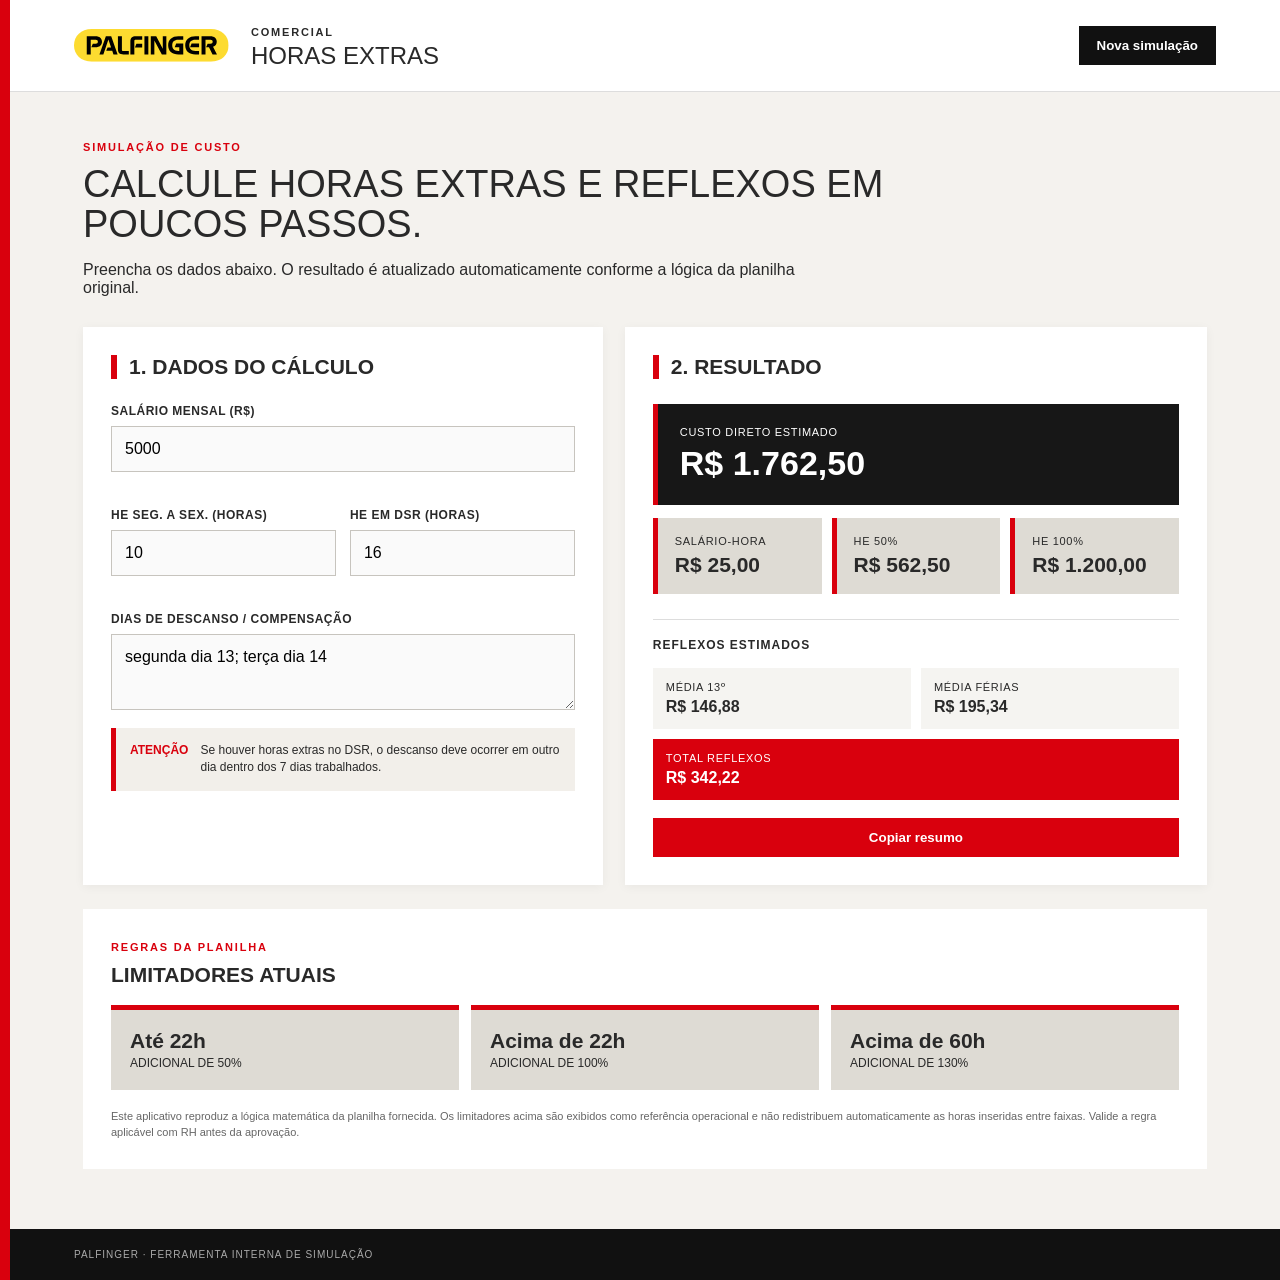
==== App_Horas_Extras_PALFINGER/index.html @ 645d3b7c "Add files via upload" ====
<!doctype html><html lang="pt-BR"><head><meta charset="utf-8"><meta name="viewport" content="width=device-width,initial-scale=1"><title>PALFINGER | Cálculo de Horas Extras</title><link rel="stylesheet" href="styles.css"></head><body>
<header><div class="brand"><img class="logo" src="palfinger_logo.svg" alt="PALFINGER"><div><small>COMERCIAL</small><h1>Horas Extras</h1></div></div><button id="reset">Nova simulação</button></header>
<main><section class="intro"><span class="eyebrow">SIMULAÇÃO DE CUSTO</span><h2>Calcule horas extras e reflexos em poucos passos.</h2><p>Preencha os dados abaixo. O resultado é atualizado automaticamente conforme a lógica da planilha original.</p></section>
<section class="grid">
<div class="panel"><h3>1. Dados do cálculo</h3><label>Salário mensal (R$)<input id="salary" type="number" min="0" step="100" value="5000"></label><div class="two"><label>HE seg. a sex. (horas)<input id="weekday" type="number" min="0" step="0.5" value="10"></label><label>HE em DSR (horas)<input id="dsr" type="number" min="0" step="0.5" value="16"></label></div><label>Dias de descanso / compensação<textarea id="days" placeholder="Ex.: segunda dia 13; terça dia 14">segunda dia 13; terça dia 14</textarea></label><div class="note"><b>Atenção</b><span>Se houver horas extras no DSR, o descanso deve ocorrer em outro dia dentro dos 7 dias trabalhados.</span></div></div>
<div class="panel results"><h3>2. Resultado</h3><div class="kpi feature"><span>Custo direto estimado</span><b id="total">R$ 0,00</b></div><div class="krow"><div class="kpi"><span>Salário-hora</span><b id="hour">R$ 0,00</b></div><div class="kpi"><span>HE 50%</span><b id="v50">R$ 0,00</b></div><div class="kpi"><span>HE 100%</span><b id="v100">R$ 0,00</b></div></div><hr><h4>Reflexos estimados</h4><div class="summary"><div><span>Média 13º</span><strong id="thirteen">R$ 0,00</strong></div><div><span>Média férias</span><strong id="vac">R$ 0,00</strong></div><div class="sum"><span>Total reflexos</span><strong id="reflex">R$ 0,00</strong></div></div><button class="copy" id="copy">Copiar resumo</button></div>
</section>
<section class="rules"><span class="eyebrow">REGRAS DA PLANILHA</span><h3>Limitadores atuais</h3><div class="rulegrid"><article><b>Até 22h</b><span>adicional de 50%</span></article><article><b>Acima de 22h</b><span>adicional de 100%</span></article><article><b>Acima de 60h</b><span>adicional de 130%</span></article></div><p class="disclaimer">Este aplicativo reproduz a lógica matemática da planilha fornecida. Os limitadores acima são exibidos como referência operacional e não redistribuem automaticamente as horas inseridas entre faixas. Valide a regra aplicável com RH antes da aprovação.</p></section>
</main><footer>PALFINGER · Ferramenta interna de simulação</footer><script src="app.js"></script></body></html>
---- App_Horas_Extras_PALFINGER/styles.css ----
:root{--red:#d9000d;--black:#0b0b0b;--stone:#dedbd4;--paper:#f4f2ee;--white:#fff;--text:#292929}*{box-sizing:border-box}body{margin:0;font-family:Arial,Helvetica,sans-serif;background:var(--paper);color:var(--text);border-left:10px solid var(--red)}header{height:92px;background:#fff;display:flex;align-items:center;justify-content:space-between;padding:0 5vw;border-bottom:1px solid #ddd}.brand{display:flex;align-items:center;gap:22px}.logo{width:155px;height:auto;display:block}.brand small,.eyebrow{font-size:11px;letter-spacing:1.8px;font-weight:700}.brand h1{font-size:24px;margin:2px 0 0;text-transform:uppercase;font-weight:500}button{border:0;background:#111;color:#fff;padding:12px 18px;font-weight:700;cursor:pointer}main{max-width:1180px;margin:auto;padding:45px 28px 60px}.intro{max-width:820px;margin-bottom:30px}.eyebrow{color:var(--red)}h2{font-size:38px;line-height:1.05;margin:10px 0 10px;font-weight:500;text-transform:uppercase}.intro p{font-size:16px;max-width:720px}.grid{display:grid;grid-template-columns:1fr 1.12fr;gap:22px}.panel{background:#fff;padding:28px;box-shadow:0 2px 10px #0000000c}.panel h3,.rules h3{font-size:21px;text-transform:uppercase;margin:0 0 25px}.panel h3:before{content:"";display:inline-block;background:var(--red);width:6px;height:24px;margin-right:12px;vertical-align:-5px}label{display:block;font-size:12px;font-weight:700;text-transform:uppercase;letter-spacing:.5px;margin:18px 0}input,textarea{display:block;margin-top:8px;width:100%;border:1px solid #c7c4be;background:#fafafa;padding:13px;font-size:16px;font-family:inherit;outline:none}input:focus,textarea:focus{border-color:var(--red)}textarea{min-height:76px;resize:vertical}.two{display:grid;grid-template-columns:1fr 1fr;gap:14px}.note{display:flex;gap:12px;background:#f2efea;border-left:5px solid var(--red);padding:14px;font-size:12px;line-height:1.45}.note b{color:var(--red);text-transform:uppercase}.kpi{background:var(--stone);padding:17px;border-left:5px solid var(--red)}.kpi span,.summary span{display:block;font-size:11px;text-transform:uppercase;letter-spacing:.7px}.kpi b{display:block;font-size:21px;margin-top:6px}.kpi.feature{background:#171717;color:#fff;padding:22px;margin-bottom:13px}.kpi.feature b{font-size:34px}.krow{display:grid;grid-template-columns:repeat(3,1fr);gap:10px}.results hr{border:0;border-top:1px solid #ddd;margin:25px 0 18px}.results h4{font-size:12px;text-transform:uppercase;letter-spacing:1px}.summary{display:grid;grid-template-columns:1fr 1fr;gap:10px}.summary div{padding:13px;background:#f5f4f1}.summary strong{display:block;margin-top:5px}.summary .sum{grid-column:1/-1;background:var(--red);color:#fff}.copy{margin-top:18px;width:100%;background:var(--red)}.rules{margin-top:24px;background:#fff;padding:28px}.rules h3{margin:8px 0 18px}.rulegrid{display:grid;grid-template-columns:repeat(3,1fr);gap:12px}.rulegrid article{background:var(--stone);padding:19px;border-top:5px solid var(--red)}.rulegrid b{font-size:21px;display:block}.rulegrid span{font-size:12px;text-transform:uppercase}.disclaimer{font-size:11px;color:#666;margin:18px 0 0;line-height:1.5}footer{background:#111;color:#aaa;padding:20px 5vw;font-size:10px;letter-spacing:1px;text-transform:uppercase}@media(max-width:800px){body{border-left-width:6px}header{padding:0 18px}.brand{gap:10px}.brand h1{font-size:17px}.logo{font-size:12px}header button{font-size:10px;padding:9px}main{padding:30px 16px}h2{font-size:28px}.grid{grid-template-columns:1fr}.two,.krow,.rulegrid{grid-template-columns:1fr}.summary{grid-template-columns:1fr}.summary .sum{grid-column:auto}}
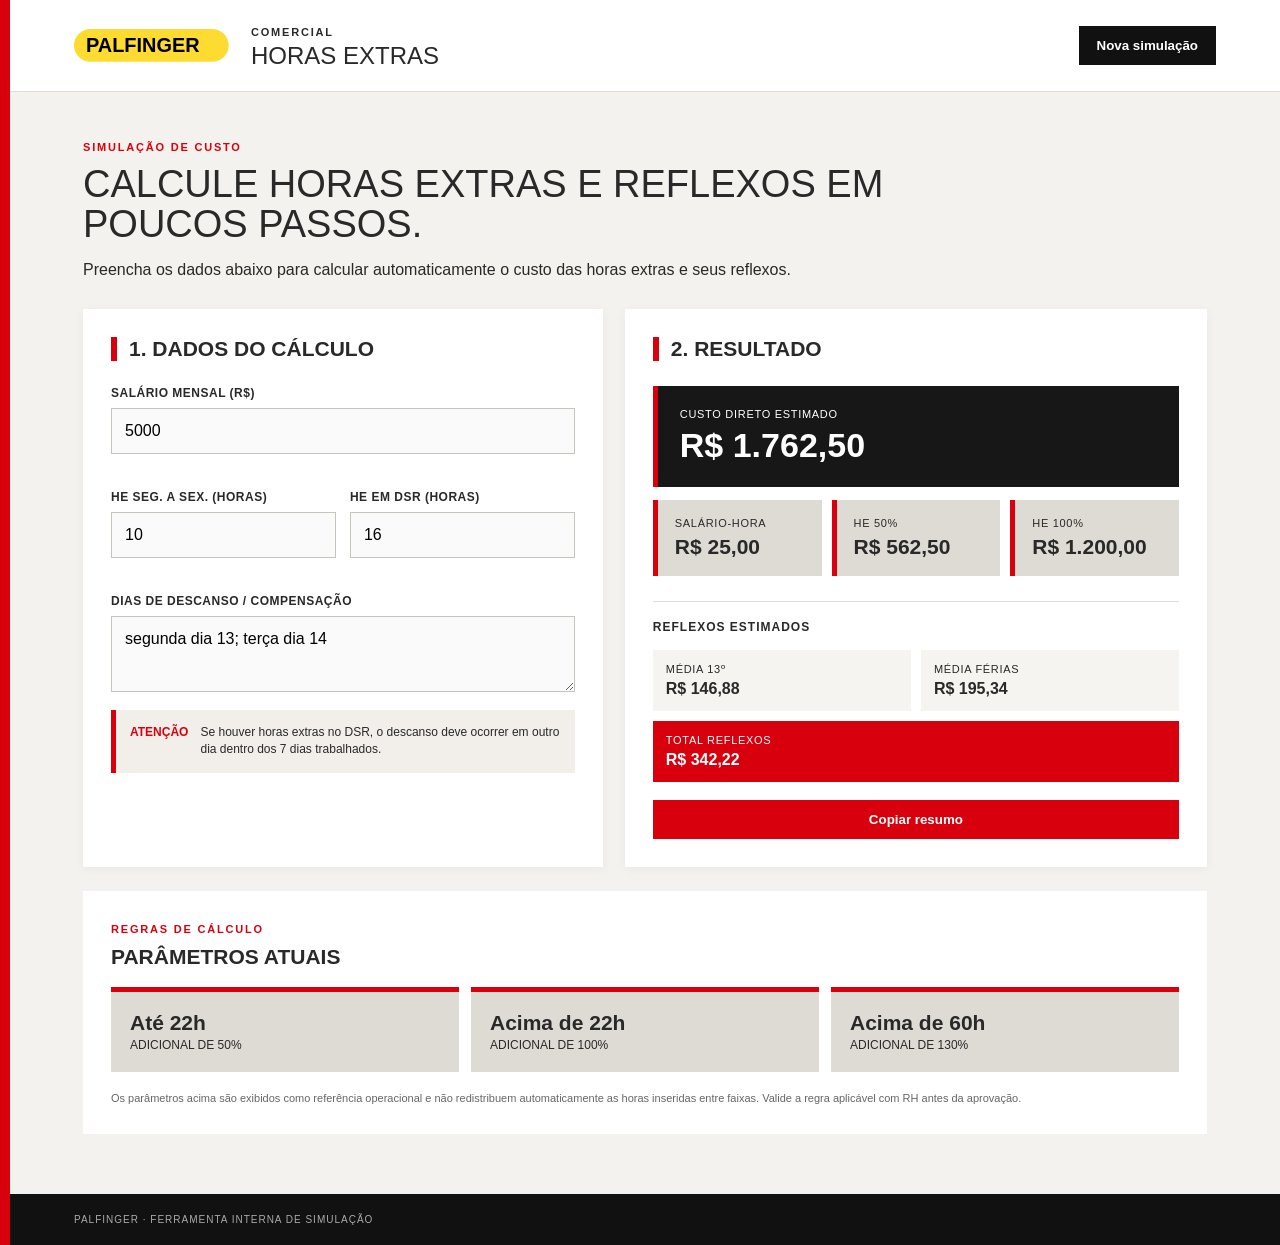
==== commit d79c9947: "Add files via upload" ====
--- a/App_Horas_Extras_PALFINGER/index.html
+++ b/App_Horas_Extras_PALFINGER/index.html
@@ -1,9 +1,9 @@
 <!doctype html><html lang="pt-BR"><head><meta charset="utf-8"><meta name="viewport" content="width=device-width,initial-scale=1"><title>PALFINGER | Cálculo de Horas Extras</title><link rel="stylesheet" href="styles.css"></head><body>
 <header><div class="brand"><img class="logo" src="palfinger_logo.svg" alt="PALFINGER"><div><small>COMERCIAL</small><h1>Horas Extras</h1></div></div><button id="reset">Nova simulação</button></header>
-<main><section class="intro"><span class="eyebrow">SIMULAÇÃO DE CUSTO</span><h2>Calcule horas extras e reflexos em poucos passos.</h2><p>Preencha os dados abaixo. O resultado é atualizado automaticamente conforme a lógica da planilha original.</p></section>
+<main><section class="intro"><span class="eyebrow">SIMULAÇÃO DE CUSTO</span><h2>Calcule horas extras e reflexos em poucos passos.</h2><p>Preencha os dados abaixo para calcular automaticamente o custo das horas extras e seus reflexos.</p></section>
 <section class="grid">
 <div class="panel"><h3>1. Dados do cálculo</h3><label>Salário mensal (R$)<input id="salary" type="number" min="0" step="100" value="5000"></label><div class="two"><label>HE seg. a sex. (horas)<input id="weekday" type="number" min="0" step="0.5" value="10"></label><label>HE em DSR (horas)<input id="dsr" type="number" min="0" step="0.5" value="16"></label></div><label>Dias de descanso / compensação<textarea id="days" placeholder="Ex.: segunda dia 13; terça dia 14">segunda dia 13; terça dia 14</textarea></label><div class="note"><b>Atenção</b><span>Se houver horas extras no DSR, o descanso deve ocorrer em outro dia dentro dos 7 dias trabalhados.</span></div></div>
 <div class="panel results"><h3>2. Resultado</h3><div class="kpi feature"><span>Custo direto estimado</span><b id="total">R$ 0,00</b></div><div class="krow"><div class="kpi"><span>Salário-hora</span><b id="hour">R$ 0,00</b></div><div class="kpi"><span>HE 50%</span><b id="v50">R$ 0,00</b></div><div class="kpi"><span>HE 100%</span><b id="v100">R$ 0,00</b></div></div><hr><h4>Reflexos estimados</h4><div class="summary"><div><span>Média 13º</span><strong id="thirteen">R$ 0,00</strong></div><div><span>Média férias</span><strong id="vac">R$ 0,00</strong></div><div class="sum"><span>Total reflexos</span><strong id="reflex">R$ 0,00</strong></div></div><button class="copy" id="copy">Copiar resumo</button></div>
 </section>
-<section class="rules"><span class="eyebrow">REGRAS DA PLANILHA</span><h3>Limitadores atuais</h3><div class="rulegrid"><article><b>Até 22h</b><span>adicional de 50%</span></article><article><b>Acima de 22h</b><span>adicional de 100%</span></article><article><b>Acima de 60h</b><span>adicional de 130%</span></article></div><p class="disclaimer">Este aplicativo reproduz a lógica matemática da planilha fornecida. Os limitadores acima são exibidos como referência operacional e não redistribuem automaticamente as horas inseridas entre faixas. Valide a regra aplicável com RH antes da aprovação.</p></section>
+<section class="rules"><span class="eyebrow">REGRAS DE CÁLCULO</span><h3>Parâmetros atuais</h3><div class="rulegrid"><article><b>Até 22h</b><span>adicional de 50%</span></article><article><b>Acima de 22h</b><span>adicional de 100%</span></article><article><b>Acima de 60h</b><span>adicional de 130%</span></article></div><p class="disclaimer">Os parâmetros acima são exibidos como referência operacional e não redistribuem automaticamente as horas inseridas entre faixas. Valide a regra aplicável com RH antes da aprovação.</p></section>
 </main><footer>PALFINGER · Ferramenta interna de simulação</footer><script src="app.js"></script></body></html>
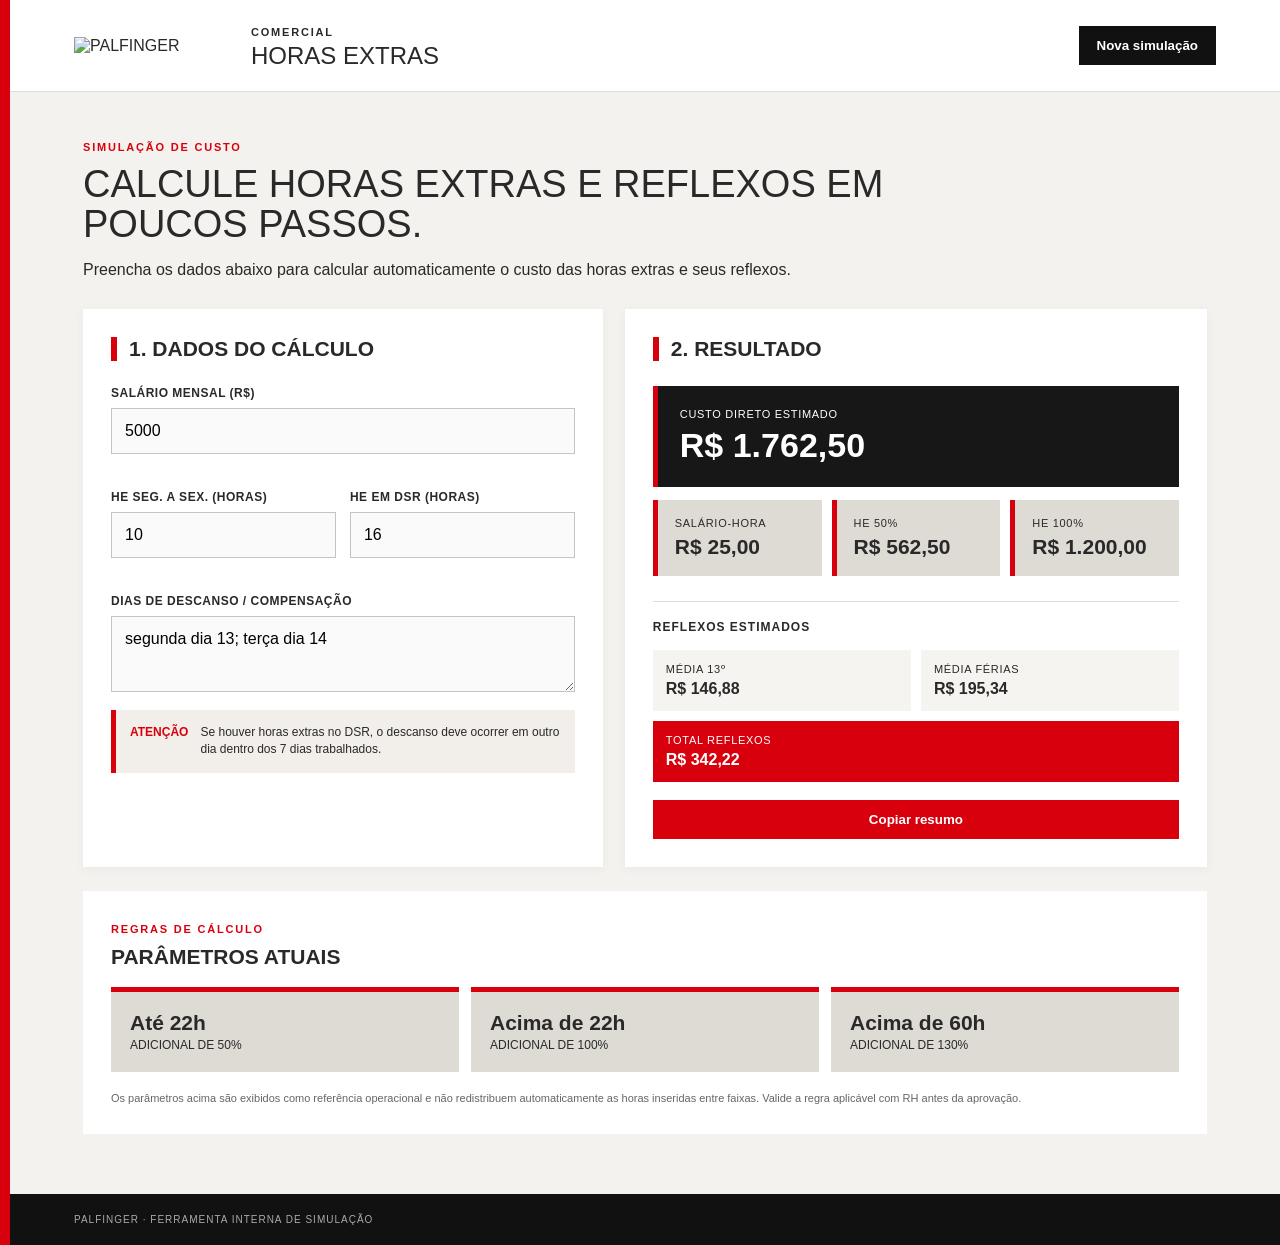
==== commit 548b8296: "Update index.html" ====
--- a/App_Horas_Extras_PALFINGER/index.html
+++ b/App_Horas_Extras_PALFINGER/index.html
@@ -1,5 +1,5 @@
 <!doctype html><html lang="pt-BR"><head><meta charset="utf-8"><meta name="viewport" content="width=device-width,initial-scale=1"><title>PALFINGER | Cálculo de Horas Extras</title><link rel="stylesheet" href="styles.css"></head><body>
-<header><div class="brand"><img class="logo" src="palfinger_logo.svg" alt="PALFINGER"><div><small>COMERCIAL</small><h1>Horas Extras</h1></div></div><button id="reset">Nova simulação</button></header>
+<header><div class="brand"><img class="logo" src="palfinger_logo.jpg" alt="PALFINGER"><div><small>COMERCIAL</small><h1>Horas Extras</h1></div></div><button id="reset">Nova simulação</button></header>
 <main><section class="intro"><span class="eyebrow">SIMULAÇÃO DE CUSTO</span><h2>Calcule horas extras e reflexos em poucos passos.</h2><p>Preencha os dados abaixo para calcular automaticamente o custo das horas extras e seus reflexos.</p></section>
 <section class="grid">
 <div class="panel"><h3>1. Dados do cálculo</h3><label>Salário mensal (R$)<input id="salary" type="number" min="0" step="100" value="5000"></label><div class="two"><label>HE seg. a sex. (horas)<input id="weekday" type="number" min="0" step="0.5" value="10"></label><label>HE em DSR (horas)<input id="dsr" type="number" min="0" step="0.5" value="16"></label></div><label>Dias de descanso / compensação<textarea id="days" placeholder="Ex.: segunda dia 13; terça dia 14">segunda dia 13; terça dia 14</textarea></label><div class="note"><b>Atenção</b><span>Se houver horas extras no DSR, o descanso deve ocorrer em outro dia dentro dos 7 dias trabalhados.</span></div></div>
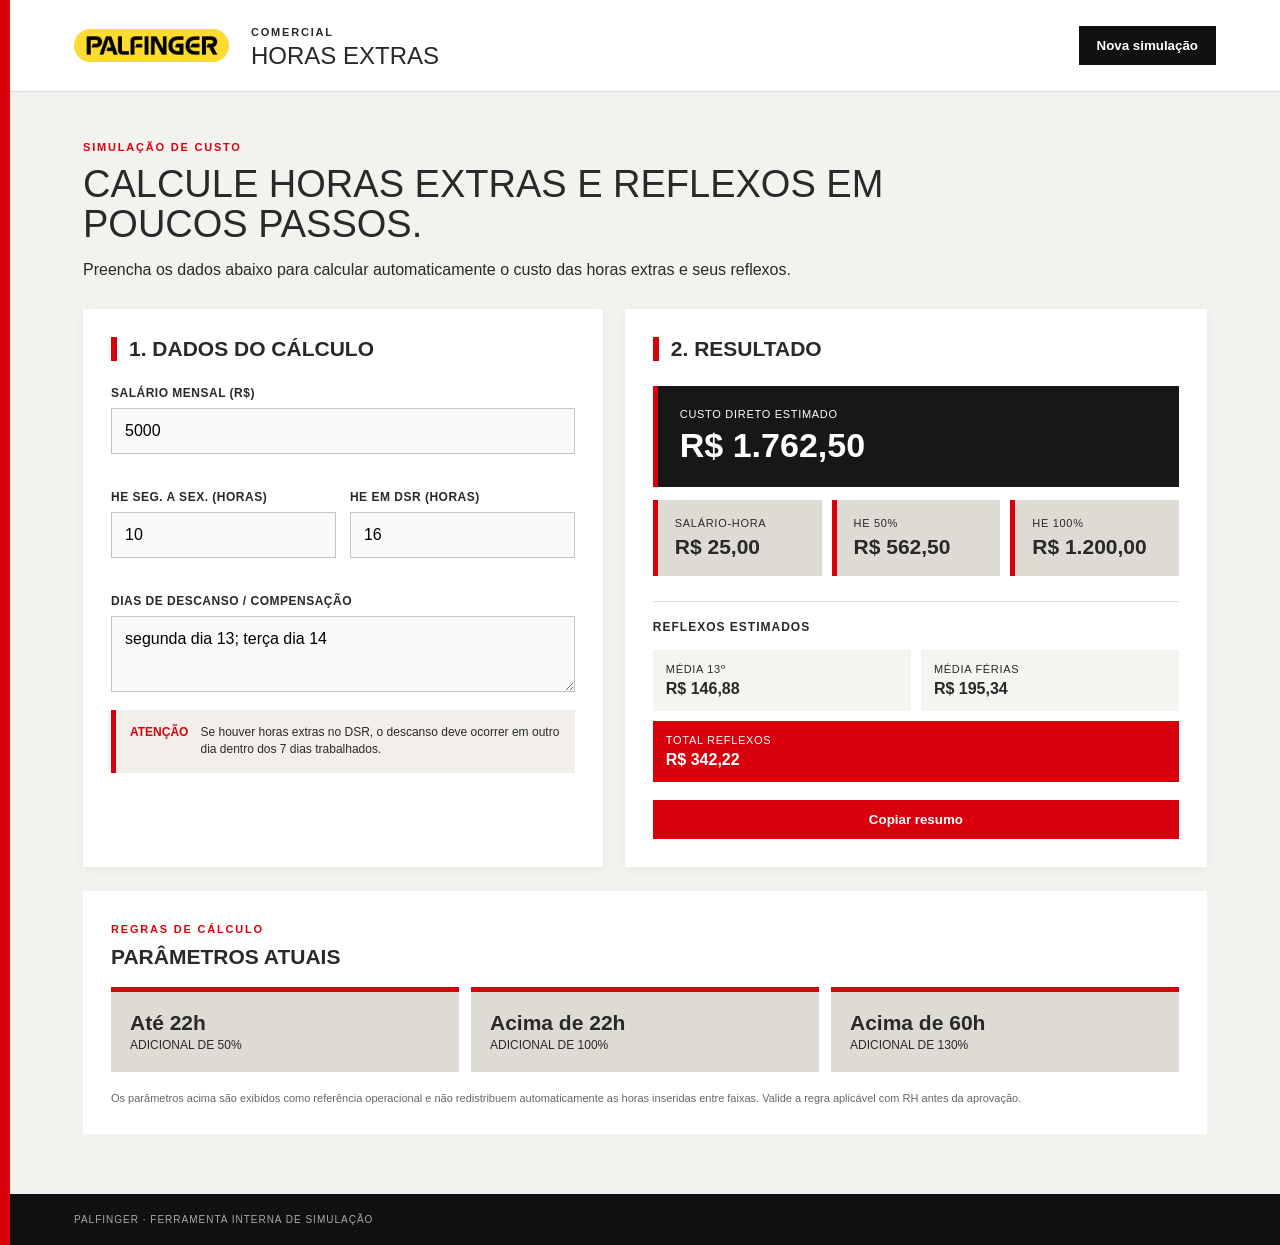
==== commit 18c4d38e: "Add files via upload" ====
--- a/App_Horas_Extras_PALFINGER/index.html
+++ b/App_Horas_Extras_PALFINGER/index.html
@@ -1,9 +1,6 @@
 <!doctype html><html lang="pt-BR"><head><meta charset="utf-8"><meta name="viewport" content="width=device-width,initial-scale=1"><title>PALFINGER | Cálculo de Horas Extras</title><link rel="stylesheet" href="styles.css"></head><body>
 <header><div class="brand"><img class="logo" src="palfinger_logo.jpg" alt="PALFINGER"><div><small>COMERCIAL</small><h1>Horas Extras</h1></div></div><button id="reset">Nova simulação</button></header>
 <main><section class="intro"><span class="eyebrow">SIMULAÇÃO DE CUSTO</span><h2>Calcule horas extras e reflexos em poucos passos.</h2><p>Preencha os dados abaixo para calcular automaticamente o custo das horas extras e seus reflexos.</p></section>
-<section class="grid">
-<div class="panel"><h3>1. Dados do cálculo</h3><label>Salário mensal (R$)<input id="salary" type="number" min="0" step="100" value="5000"></label><div class="two"><label>HE seg. a sex. (horas)<input id="weekday" type="number" min="0" step="0.5" value="10"></label><label>HE em DSR (horas)<input id="dsr" type="number" min="0" step="0.5" value="16"></label></div><label>Dias de descanso / compensação<textarea id="days" placeholder="Ex.: segunda dia 13; terça dia 14">segunda dia 13; terça dia 14</textarea></label><div class="note"><b>Atenção</b><span>Se houver horas extras no DSR, o descanso deve ocorrer em outro dia dentro dos 7 dias trabalhados.</span></div></div>
-<div class="panel results"><h3>2. Resultado</h3><div class="kpi feature"><span>Custo direto estimado</span><b id="total">R$ 0,00</b></div><div class="krow"><div class="kpi"><span>Salário-hora</span><b id="hour">R$ 0,00</b></div><div class="kpi"><span>HE 50%</span><b id="v50">R$ 0,00</b></div><div class="kpi"><span>HE 100%</span><b id="v100">R$ 0,00</b></div></div><hr><h4>Reflexos estimados</h4><div class="summary"><div><span>Média 13º</span><strong id="thirteen">R$ 0,00</strong></div><div><span>Média férias</span><strong id="vac">R$ 0,00</strong></div><div class="sum"><span>Total reflexos</span><strong id="reflex">R$ 0,00</strong></div></div><button class="copy" id="copy">Copiar resumo</button></div>
-</section>
-<section class="rules"><span class="eyebrow">REGRAS DE CÁLCULO</span><h3>Parâmetros atuais</h3><div class="rulegrid"><article><b>Até 22h</b><span>adicional de 50%</span></article><article><b>Acima de 22h</b><span>adicional de 100%</span></article><article><b>Acima de 60h</b><span>adicional de 130%</span></article></div><p class="disclaimer">Os parâmetros acima são exibidos como referência operacional e não redistribuem automaticamente as horas inseridas entre faixas. Valide a regra aplicável com RH antes da aprovação.</p></section>
-</main><footer>PALFINGER · Ferramenta interna de simulação</footer><script src="app.js"></script></body></html>
+<section class="grid"><div class="panel"><h3>1. Dados do cálculo</h3><label>Salário mensal (R$)<input id="salary" type="number" min="0" step="100" value="5000"></label><div class="two"><label>HE seg. a sex. (horas)<input id="weekday" type="number" min="0" step="0.5" value="10"></label><label>HE em DSR (horas)<input id="dsr" type="number" min="0" step="0.5" value="16"></label></div><label>Dias de descanso / compensação<textarea id="days" placeholder="Ex.: segunda dia 13; terça dia 14">segunda dia 13; terça dia 14</textarea></label><div class="note"><b>Atenção</b><span>Se houver horas extras no DSR, o descanso deve ocorrer em outro dia dentro dos 7 dias trabalhados.</span></div></div>
+<div class="panel results"><h3>2. Resultado</h3><div class="kpi feature"><span>Custo direto estimado</span><b id="total">R$ 0,00</b></div><div class="krow"><div class="kpi"><span>Salário-hora</span><b id="hour">R$ 0,00</b></div><div class="kpi"><span>HE 50%</span><b id="v50">R$ 0,00</b></div><div class="kpi"><span>HE 100%</span><b id="v100">R$ 0,00</b></div></div><hr><h4>Reflexos estimados</h4><div class="summary"><div><span>Média 13º</span><strong id="thirteen">R$ 0,00</strong></div><div><span>Média férias</span><strong id="vac">R$ 0,00</strong></div><div class="sum"><span>Total reflexos</span><strong id="reflex">R$ 0,00</strong></div></div><button class="copy" id="copy">Copiar resumo</button></div></section>
+<section class="rules"><span class="eyebrow">REGRAS DE CÁLCULO</span><h3>Parâmetros atuais</h3><div class="rulegrid"><article><b>Até 22h</b><span>adicional de 50%</span></article><article><b>Acima de 22h</b><span>adicional de 100%</span></article><article><b>Acima de 60h</b><span>adicional de 130%</span></article></div><p class="disclaimer">Os parâmetros acima são exibidos como referência operacional e não redistribuem automaticamente as horas inseridas entre faixas. Valide a regra aplicável com RH antes da aprovação.</p></section></main><footer>PALFINGER · Ferramenta interna de simulação</footer><script src="app.js"></script></body></html>
--- a/App_Horas_Extras_PALFINGER/styles.css
+++ b/App_Horas_Extras_PALFINGER/styles.css
@@ -1 +1 @@
-:root{--red:#d9000d;--black:#0b0b0b;--stone:#dedbd4;--paper:#f4f2ee;--white:#fff;--text:#292929}*{box-sizing:border-box}body{margin:0;font-family:Arial,Helvetica,sans-serif;background:var(--paper);color:var(--text);border-left:10px solid var(--red)}header{height:92px;background:#fff;display:flex;align-items:center;justify-content:space-between;padding:0 5vw;border-bottom:1px solid #ddd}.brand{display:flex;align-items:center;gap:22px}.logo{width:155px;height:auto;display:block}.brand small,.eyebrow{font-size:11px;letter-spacing:1.8px;font-weight:700}.brand h1{font-size:24px;margin:2px 0 0;text-transform:uppercase;font-weight:500}button{border:0;background:#111;color:#fff;padding:12px 18px;font-weight:700;cursor:pointer}main{max-width:1180px;margin:auto;padding:45px 28px 60px}.intro{max-width:820px;margin-bottom:30px}.eyebrow{color:var(--red)}h2{font-size:38px;line-height:1.05;margin:10px 0 10px;font-weight:500;text-transform:uppercase}.intro p{font-size:16px;max-width:720px}.grid{display:grid;grid-template-columns:1fr 1.12fr;gap:22px}.panel{background:#fff;padding:28px;box-shadow:0 2px 10px #0000000c}.panel h3,.rules h3{font-size:21px;text-transform:uppercase;margin:0 0 25px}.panel h3:before{content:"";display:inline-block;background:var(--red);width:6px;height:24px;margin-right:12px;vertical-align:-5px}label{display:block;font-size:12px;font-weight:700;text-transform:uppercase;letter-spacing:.5px;margin:18px 0}input,textarea{display:block;margin-top:8px;width:100%;border:1px solid #c7c4be;background:#fafafa;padding:13px;font-size:16px;font-family:inherit;outline:none}input:focus,textarea:focus{border-color:var(--red)}textarea{min-height:76px;resize:vertical}.two{display:grid;grid-template-columns:1fr 1fr;gap:14px}.note{display:flex;gap:12px;background:#f2efea;border-left:5px solid var(--red);padding:14px;font-size:12px;line-height:1.45}.note b{color:var(--red);text-transform:uppercase}.kpi{background:var(--stone);padding:17px;border-left:5px solid var(--red)}.kpi span,.summary span{display:block;font-size:11px;text-transform:uppercase;letter-spacing:.7px}.kpi b{display:block;font-size:21px;margin-top:6px}.kpi.feature{background:#171717;color:#fff;padding:22px;margin-bottom:13px}.kpi.feature b{font-size:34px}.krow{display:grid;grid-template-columns:repeat(3,1fr);gap:10px}.results hr{border:0;border-top:1px solid #ddd;margin:25px 0 18px}.results h4{font-size:12px;text-transform:uppercase;letter-spacing:1px}.summary{display:grid;grid-template-columns:1fr 1fr;gap:10px}.summary div{padding:13px;background:#f5f4f1}.summary strong{display:block;margin-top:5px}.summary .sum{grid-column:1/-1;background:var(--red);color:#fff}.copy{margin-top:18px;width:100%;background:var(--red)}.rules{margin-top:24px;background:#fff;padding:28px}.rules h3{margin:8px 0 18px}.rulegrid{display:grid;grid-template-columns:repeat(3,1fr);gap:12px}.rulegrid article{background:var(--stone);padding:19px;border-top:5px solid var(--red)}.rulegrid b{font-size:21px;display:block}.rulegrid span{font-size:12px;text-transform:uppercase}.disclaimer{font-size:11px;color:#666;margin:18px 0 0;line-height:1.5}footer{background:#111;color:#aaa;padding:20px 5vw;font-size:10px;letter-spacing:1px;text-transform:uppercase}@media(max-width:800px){body{border-left-width:6px}header{padding:0 18px}.brand{gap:10px}.brand h1{font-size:17px}.logo{font-size:12px}header button{font-size:10px;padding:9px}main{padding:30px 16px}h2{font-size:28px}.grid{grid-template-columns:1fr}.two,.krow,.rulegrid{grid-template-columns:1fr}.summary{grid-template-columns:1fr}.summary .sum{grid-column:auto}}
+:root{--red:#d9000d;--black:#0b0b0b;--stone:#dedbd4;--paper:#f4f2ee;--white:#fff;--text:#292929}*{box-sizing:border-box}body{margin:0;font-family:Arial,Helvetica,sans-serif;background:var(--paper);color:var(--text);border-left:10px solid var(--red)}header{height:92px;background:#fff;display:flex;align-items:center;justify-content:space-between;padding:0 5vw;border-bottom:1px solid #ddd}.brand{display:flex;align-items:center;gap:22px}.logo{width:155px;height:auto;display:block}.brand small,.eyebrow{font-size:11px;letter-spacing:1.8px;font-weight:700}.brand h1{font-size:24px;margin:2px 0 0;text-transform:uppercase;font-weight:500}button{border:0;background:#111;color:#fff;padding:12px 18px;font-weight:700;cursor:pointer}main{max-width:1180px;margin:auto;padding:45px 28px 60px}.intro{max-width:820px;margin-bottom:30px}.eyebrow{color:var(--red)}h2{font-size:38px;line-height:1.05;margin:10px 0 10px;font-weight:500;text-transform:uppercase}.intro p{font-size:16px;max-width:720px}.grid{display:grid;grid-template-columns:1fr 1.12fr;gap:22px}.panel{background:#fff;padding:28px;box-shadow:0 2px 10px #0000000c}.panel h3,.rules h3{font-size:21px;text-transform:uppercase;margin:0 0 25px}.panel h3:before{content:"";display:inline-block;background:var(--red);width:6px;height:24px;margin-right:12px;vertical-align:-5px}label{display:block;font-size:12px;font-weight:700;text-transform:uppercase;letter-spacing:.5px;margin:18px 0}input,textarea{display:block;margin-top:8px;width:100%;border:1px solid #c7c4be;background:#fafafa;padding:13px;font-size:16px;font-family:inherit;outline:none}input:focus,textarea:focus{border-color:var(--red)}textarea{min-height:76px;resize:vertical}.two{display:grid;grid-template-columns:1fr 1fr;gap:14px}.note{display:flex;gap:12px;background:#f2efea;border-left:5px solid var(--red);padding:14px;font-size:12px;line-height:1.45}.note b{color:var(--red);text-transform:uppercase}.kpi{background:var(--stone);padding:17px;border-left:5px solid var(--red)}.kpi span,.summary span{display:block;font-size:11px;text-transform:uppercase;letter-spacing:.7px}.kpi b{display:block;font-size:21px;margin-top:6px}.kpi.feature{background:#171717;color:#fff;padding:22px;margin-bottom:13px}.kpi.feature b{font-size:34px}.krow{display:grid;grid-template-columns:repeat(3,1fr);gap:10px}.results hr{border:0;border-top:1px solid #ddd;margin:25px 0 18px}.results h4{font-size:12px;text-transform:uppercase;letter-spacing:1px}.summary{display:grid;grid-template-columns:1fr 1fr;gap:10px}.summary div{padding:13px;background:#f5f4f1}.summary strong{display:block;margin-top:5px}.summary .sum{grid-column:1/-1;background:var(--red);color:#fff}.copy{margin-top:18px;width:100%;background:var(--red)}.rules{margin-top:24px;background:#fff;padding:28px}.rules h3{margin:8px 0 18px}.rulegrid{display:grid;grid-template-columns:repeat(3,1fr);gap:12px}.rulegrid article{background:var(--stone);padding:19px;border-top:5px solid var(--red)}.rulegrid b{font-size:21px;display:block}.rulegrid span{font-size:12px;text-transform:uppercase}.disclaimer{font-size:11px;color:#666;margin:18px 0 0;line-height:1.5}footer{background:#111;color:#aaa;padding:20px 5vw;font-size:10px;letter-spacing:1px;text-transform:uppercase}@media(max-width:800px){body{border-left-width:6px}header{padding:0 18px}.brand{gap:10px}.brand h1{font-size:17px}.logo{width:120px}header button{font-size:10px;padding:9px}main{padding:30px 16px}h2{font-size:28px}.grid{grid-template-columns:1fr}.two,.krow,.rulegrid{grid-template-columns:1fr}.summary{grid-template-columns:1fr}.summary .sum{grid-column:auto}}
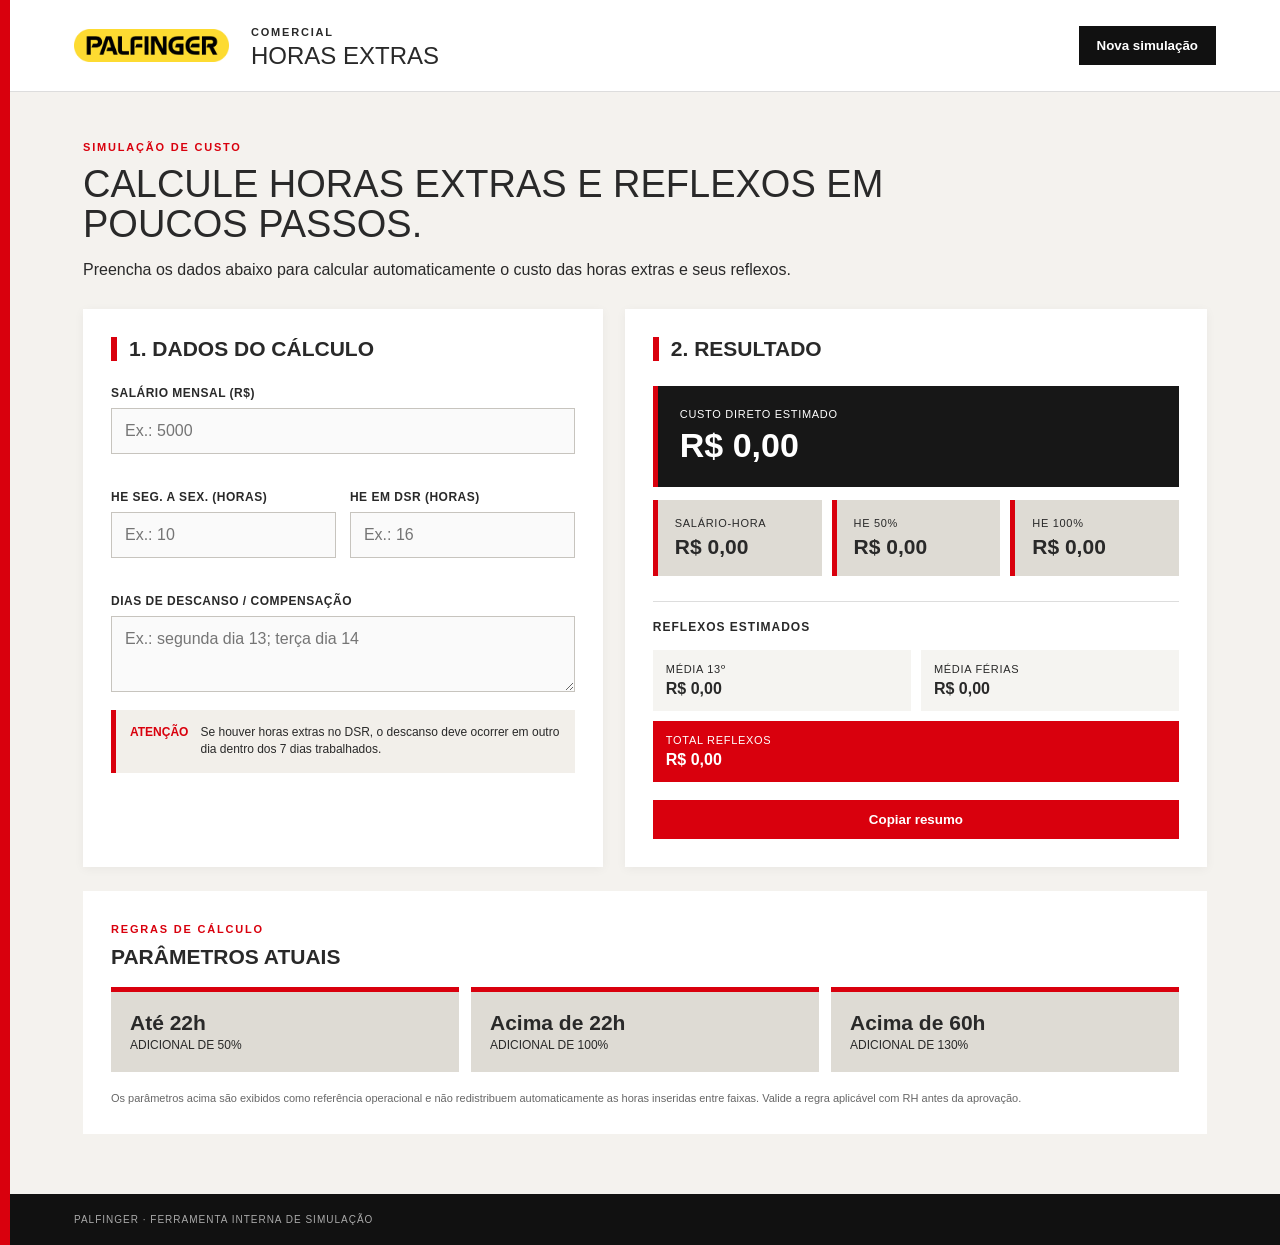
==== commit 06bbb5c3: "Add files via upload" ====
--- a/App_Horas_Extras_PALFINGER/index.html
+++ b/App_Horas_Extras_PALFINGER/index.html
@@ -1,6 +1,6 @@
 <!doctype html><html lang="pt-BR"><head><meta charset="utf-8"><meta name="viewport" content="width=device-width,initial-scale=1"><title>PALFINGER | Cálculo de Horas Extras</title><link rel="stylesheet" href="styles.css"></head><body>
 <header><div class="brand"><img class="logo" src="palfinger_logo.jpg" alt="PALFINGER"><div><small>COMERCIAL</small><h1>Horas Extras</h1></div></div><button id="reset">Nova simulação</button></header>
 <main><section class="intro"><span class="eyebrow">SIMULAÇÃO DE CUSTO</span><h2>Calcule horas extras e reflexos em poucos passos.</h2><p>Preencha os dados abaixo para calcular automaticamente o custo das horas extras e seus reflexos.</p></section>
-<section class="grid"><div class="panel"><h3>1. Dados do cálculo</h3><label>Salário mensal (R$)<input id="salary" type="number" min="0" step="100" value="5000"></label><div class="two"><label>HE seg. a sex. (horas)<input id="weekday" type="number" min="0" step="0.5" value="10"></label><label>HE em DSR (horas)<input id="dsr" type="number" min="0" step="0.5" value="16"></label></div><label>Dias de descanso / compensação<textarea id="days" placeholder="Ex.: segunda dia 13; terça dia 14">segunda dia 13; terça dia 14</textarea></label><div class="note"><b>Atenção</b><span>Se houver horas extras no DSR, o descanso deve ocorrer em outro dia dentro dos 7 dias trabalhados.</span></div></div>
+<section class="grid"><div class="panel"><h3>1. Dados do cálculo</h3><label>Salário mensal (R$)<input id="salary" type="number" min="0" step="100" placeholder="Ex.: 5000"></label><div class="two"><label>HE seg. a sex. (horas)<input id="weekday" type="number" min="0" step="0.5" placeholder="Ex.: 10"></label><label>HE em DSR (horas)<input id="dsr" type="number" min="0" step="0.5" placeholder="Ex.: 16"></label></div><label>Dias de descanso / compensação<textarea id="days" placeholder="Ex.: segunda dia 13; terça dia 14"></textarea></label><div class="note"><b>Atenção</b><span>Se houver horas extras no DSR, o descanso deve ocorrer em outro dia dentro dos 7 dias trabalhados.</span></div></div>
 <div class="panel results"><h3>2. Resultado</h3><div class="kpi feature"><span>Custo direto estimado</span><b id="total">R$ 0,00</b></div><div class="krow"><div class="kpi"><span>Salário-hora</span><b id="hour">R$ 0,00</b></div><div class="kpi"><span>HE 50%</span><b id="v50">R$ 0,00</b></div><div class="kpi"><span>HE 100%</span><b id="v100">R$ 0,00</b></div></div><hr><h4>Reflexos estimados</h4><div class="summary"><div><span>Média 13º</span><strong id="thirteen">R$ 0,00</strong></div><div><span>Média férias</span><strong id="vac">R$ 0,00</strong></div><div class="sum"><span>Total reflexos</span><strong id="reflex">R$ 0,00</strong></div></div><button class="copy" id="copy">Copiar resumo</button></div></section>
 <section class="rules"><span class="eyebrow">REGRAS DE CÁLCULO</span><h3>Parâmetros atuais</h3><div class="rulegrid"><article><b>Até 22h</b><span>adicional de 50%</span></article><article><b>Acima de 22h</b><span>adicional de 100%</span></article><article><b>Acima de 60h</b><span>adicional de 130%</span></article></div><p class="disclaimer">Os parâmetros acima são exibidos como referência operacional e não redistribuem automaticamente as horas inseridas entre faixas. Valide a regra aplicável com RH antes da aprovação.</p></section></main><footer>PALFINGER · Ferramenta interna de simulação</footer><script src="app.js"></script></body></html>
